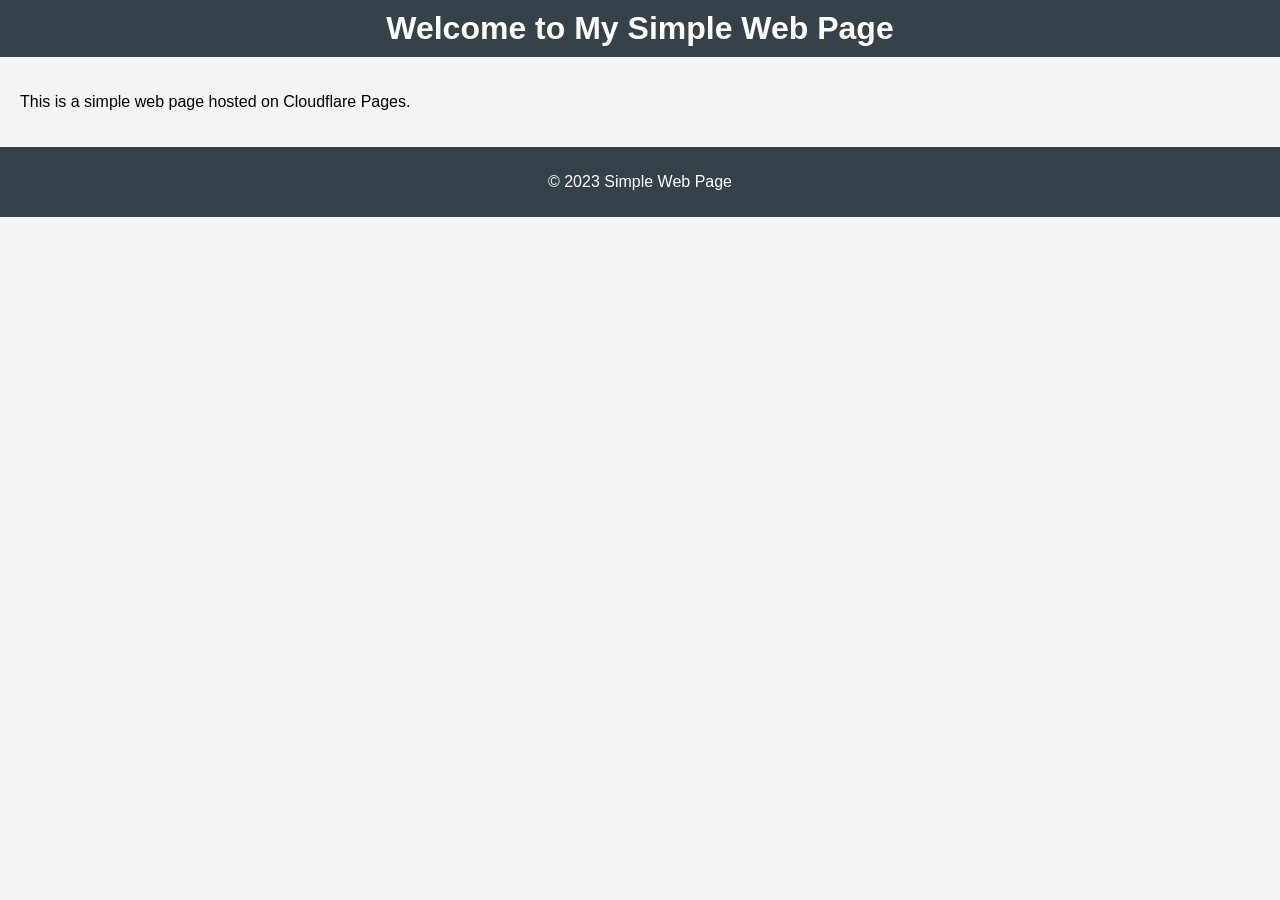
==== src/index.html @ 3c9a5c30 "initial commit" ====
<!DOCTYPE html>
<html lang="en">
<head>
    <meta charset="UTF-8">
    <meta name="viewport" content="width=device-width, initial-scale=1.0">
    <title>Simple Web Page</title>
    <link rel="stylesheet" href="styles/style.css">
</head>
<body>
    <header>
        <h1>Welcome to My Simple Web Page</h1>
    </header>
    <main>
        <p>This is a simple web page hosted on Cloudflare Pages.</p>
    </main>
    <footer>
        <p>&copy; 2023 Simple Web Page</p>
    </footer>
    <script src="scripts/main.js"></script>
</body>
</html>
---- src/styles/style.css ----
body {
    font-family: Arial, sans-serif;
    margin: 0;
    padding: 0;
    background-color: #f4f4f4;
}

header {
    background: #35424a;
    color: #ffffff;
    padding: 10px 0;
    text-align: center;
}

h1 {
    margin: 0;
}

main {
    padding: 20px;
}

footer {
    background: #35424a;
    color: #ffffff;
    text-align: center;
    padding: 10px 0;
    position: relative;
    bottom: 0;
    width: 100%;
}
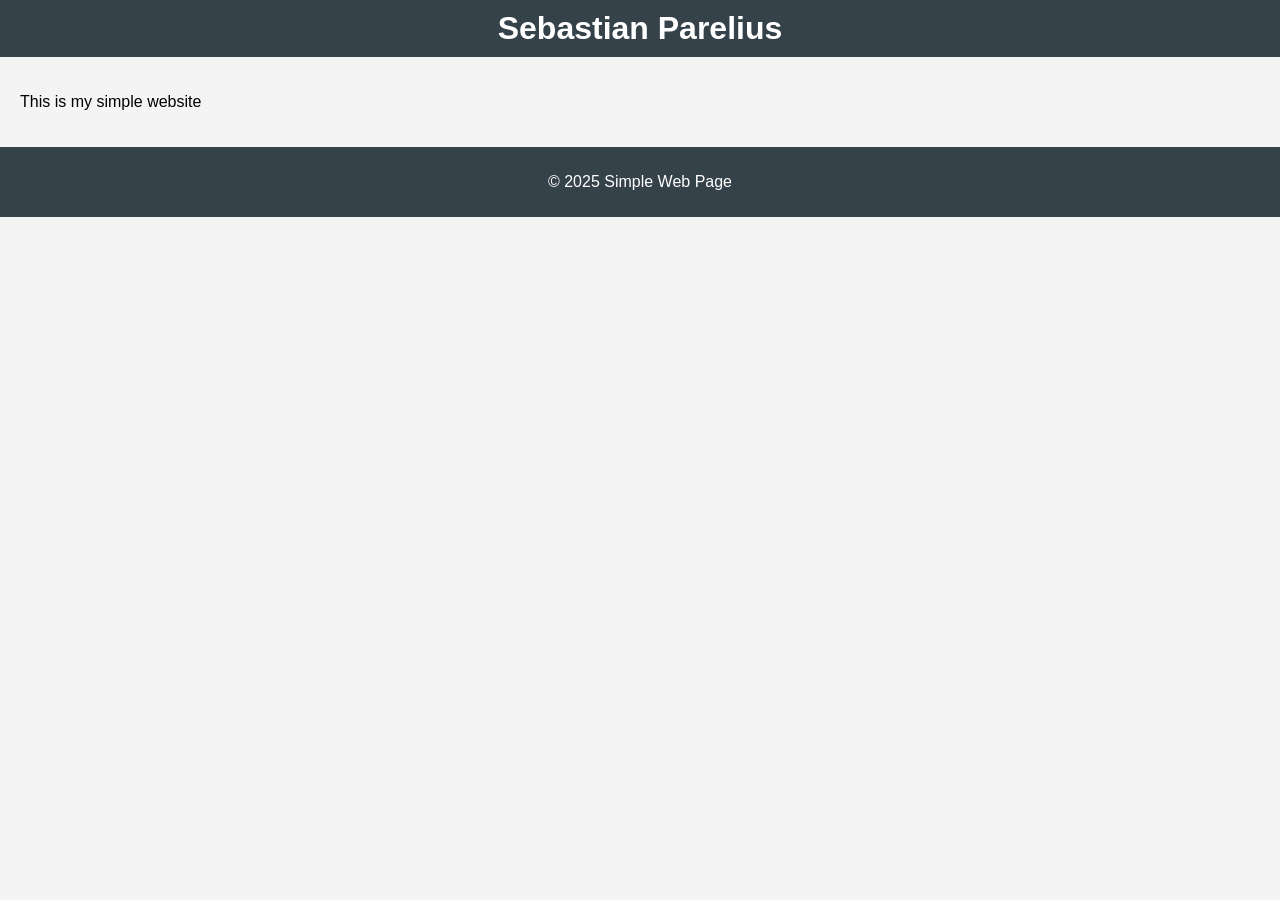
==== commit cad62545: "updated" ====
--- a/src/index.html
+++ b/src/index.html
@@ -3,18 +3,18 @@
 <head>
     <meta charset="UTF-8">
     <meta name="viewport" content="width=device-width, initial-scale=1.0">
-    <title>Simple Web Page</title>
+    <title>Sebastian Parelius</title>
     <link rel="stylesheet" href="styles/style.css">
 </head>
 <body>
     <header>
-        <h1>Welcome to My Simple Web Page</h1>
+        <h1>Sebastian Parelius</h1>
     </header>
     <main>
-        <p>This is a simple web page hosted on Cloudflare Pages.</p>
+        <p>This is my simple website</p>
     </main>
     <footer>
-        <p>&copy; 2023 Simple Web Page</p>
+        <p>&copy; 2025 Simple Web Page</p>
     </footer>
     <script src="scripts/main.js"></script>
 </body>
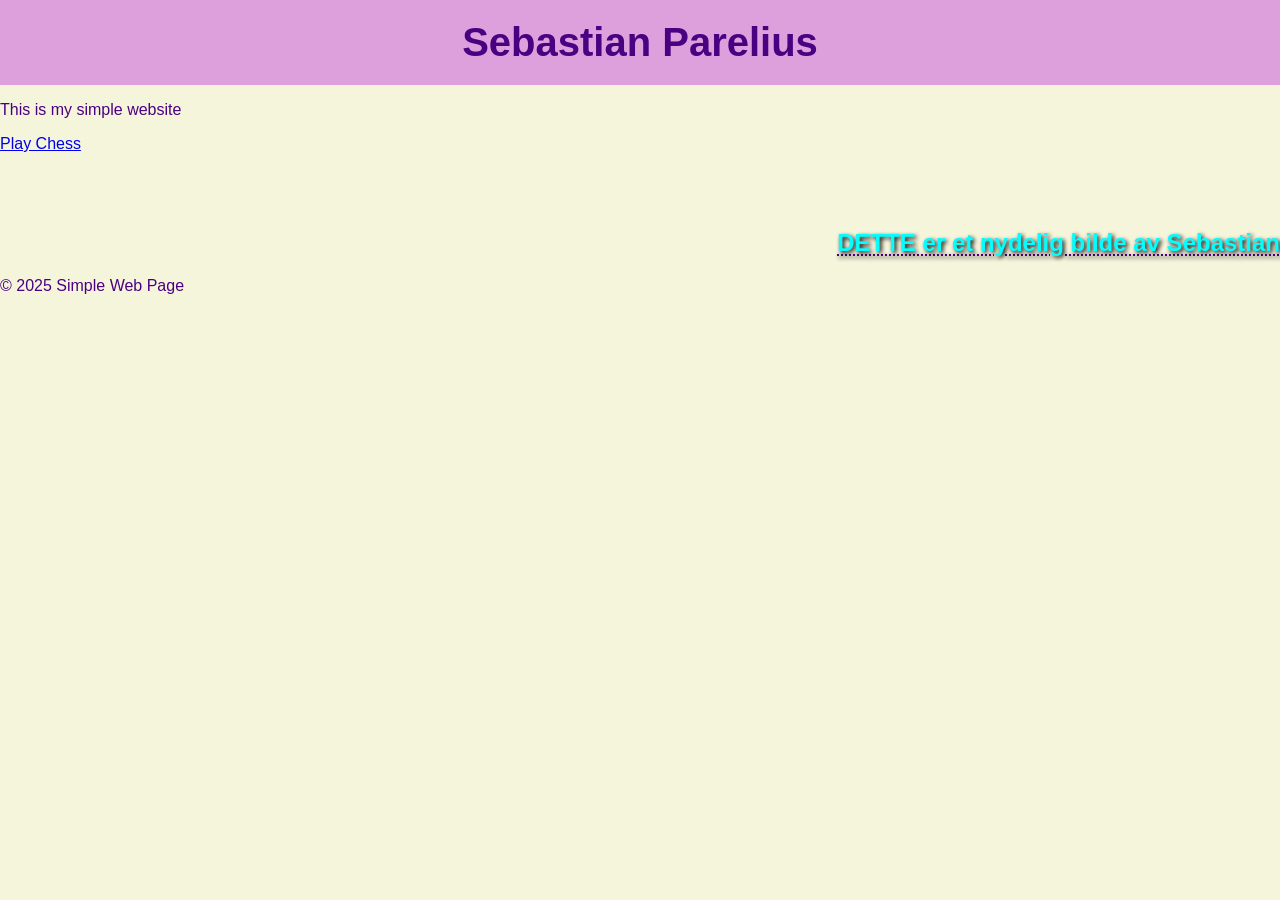
==== commit 92ced192: "ida har det gøy" ====
--- a/src/index.html
+++ b/src/index.html
@@ -12,6 +12,8 @@
     </header>
     <main>
         <p>This is my simple website</p>
+        <p><a href="chess.html">Play Chess</a></p>
+        <h2><br></br>DETTE er et nydelig bilde av Sebastian</h2>
     </main>
     <footer>
         <p>&copy; 2025 Simple Web Page</p>
--- a/src/styles/style.css
+++ b/src/styles/style.css
@@ -1,31 +1,57 @@
 body {
     font-family: Arial, sans-serif;
+    background-color: #f5f5dc; /* Beige background */
+    color: #4b0082; /* Light purple text */
     margin: 0;
     padding: 0;
-    background-color: #f4f4f4;
 }
 
 header {
-    background: #35424a;
-    color: #ffffff;
-    padding: 10px 0;
+    background-color: #dda0dd; /* Light purple background */
+    padding: 20px;
     text-align: center;
+    animation: fadeIn 2s ease-in-out;
 }
 
 h1 {
     margin: 0;
+    font-size: 2.5em;
 }
 
+h2 {
+    font-size: 5 em;
+    color:aqua;
+    text-align: right;
+    text-decoration: dotted underline;
+    text-decoration-color: #4b0082; /* Light purple underline */
+    text-decoration-thickness: 2px;
+    text-underline-offset: 4px;
+    text-shadow: 2px 2px 4px #000000; /* Black shadow */
+    animation: fadeIn 2s ease-in-out;
+
+ 
 main {
     padding: 20px;
+    text-align: center;
+    animation: slideIn 1s ease-in-out;
 }
 
 footer {
-    background: #35424a;
-    color: #ffffff;
+    background-color: #dda0dd; /* Light purple background */
+    padding: 10px;
     text-align: center;
-    padding: 10px 0;
-    position: relative;
+    position: fixed;
+    width: 100%;
     bottom: 0;
-    width: 100%;
+    animation: fadeIn 2s ease-in-out;
+}
+
+@keyframes fadeIn {
+    from { opacity: 0; }
+    to { opacity: 1; }
+}
+
+@keyframes slideIn {
+    from { transform: translateY(20px); opacity: 0; }
+    to { transform: translateY(0); opacity: 1; }
 }
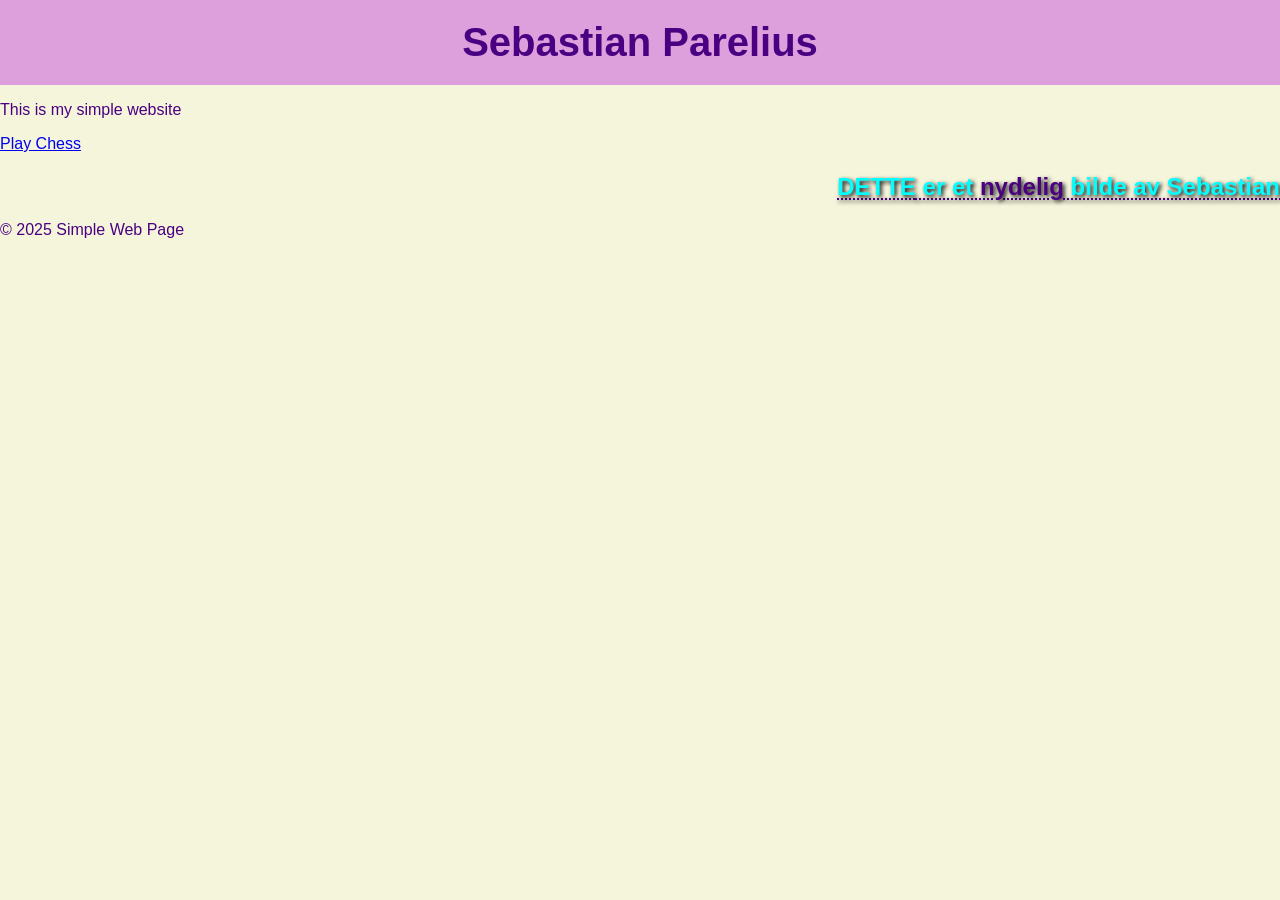
==== commit 5e540716: "Ida har det mer gøy" ====
--- a/src/index.html
+++ b/src/index.html
@@ -13,7 +13,9 @@
     <main>
         <p>This is my simple website</p>
         <p><a href="chess.html">Play Chess</a></p>
-        <h2><br></br>DETTE er et nydelig bilde av Sebastian</h2>
+        <h2>
+            <span class="color1">DETTE</span> er et <span class="color2">nydelig</span> bilde av Sebastian
+        </h2>
     </main>
     <footer>
         <p>&copy; 2025 Simple Web Page</p>
--- a/src/styles/style.css
+++ b/src/styles/style.css
@@ -54,4 +54,12 @@
 @keyframes slideIn {
     from { transform: translateY(20px); opacity: 0; }
     to { transform: translateY(0); opacity: 1; }
+}
+
+.color1 {
+    color: aqua;
+}
+
+.color2 {
+    color: #4b0082; /* Light purple */
 }
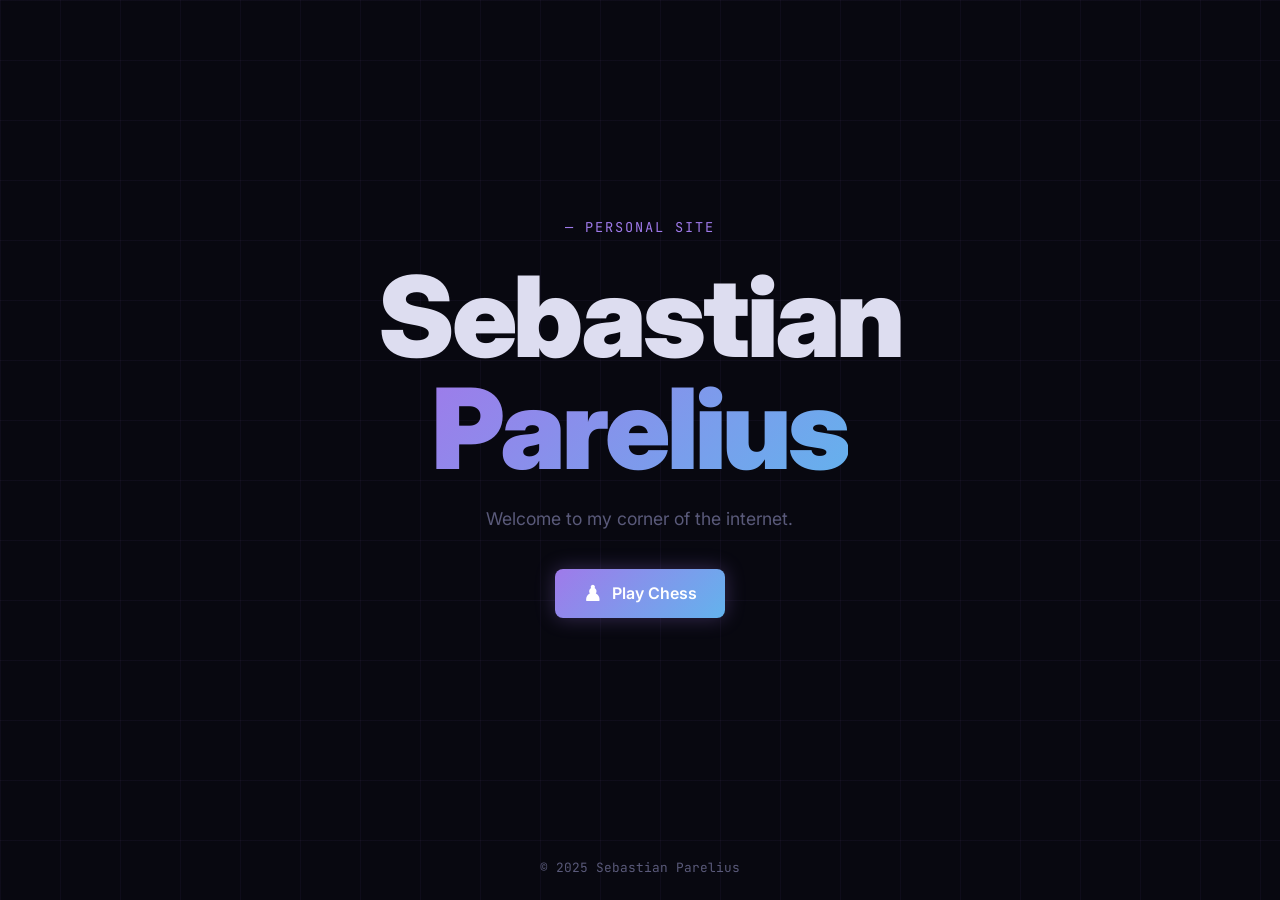
==== commit 82fd7b04: "Redesign site with dark theme and make chess playable - Full dark aesthetic with animated grid backg" ====
--- a/src/index.html
+++ b/src/index.html
@@ -4,22 +4,28 @@
     <meta charset="UTF-8">
     <meta name="viewport" content="width=device-width, initial-scale=1.0">
     <title>Sebastian Parelius</title>
+    <link rel="preconnect" href="https://fonts.googleapis.com">
+    <link rel="preconnect" href="https://fonts.gstatic.com" crossorigin>
+    <link href="https://fonts.googleapis.com/css2?family=Inter:wght@300;400;600;900&family=JetBrains+Mono:wght@400;700&display=swap" rel="stylesheet">
     <link rel="stylesheet" href="styles/style.css">
 </head>
 <body>
-    <header>
-        <h1>Sebastian Parelius</h1>
-    </header>
     <main>
-        <p>This is my simple website</p>
-        <p><a href="chess.html">Play Chess</a></p>
-        <h2>
-            <span class="color1">DETTE</span> er et <span class="color2">nydelig</span> bilde av Sebastian
-        </h2>
+        <div class="hero">
+            <p class="label">— personal site</p>
+            <h1>Sebastian<br><span class="accent">Parelius</span></h1>
+            <p class="tagline">Welcome to my corner of the internet.</p>
+            <div class="links">
+                <a href="chess.html" class="btn">
+                    <span class="btn-icon">♟</span>
+                    Play Chess
+                </a>
+            </div>
+        </div>
     </main>
     <footer>
-        <p>&copy; 2025 Simple Web Page</p>
+        <p>© 2025 Sebastian Parelius</p>
     </footer>
     <script src="scripts/main.js"></script>
 </body>
-</html>+</html>
--- a/src/styles/style.css
+++ b/src/styles/style.css
@@ -1,65 +1,143 @@
-body {
-    font-family: Arial, sans-serif;
-    background-color: #f5f5dc; /* Beige background */
-    color: #4b0082; /* Light purple text */
+@import url('https://fonts.googleapis.com/css2?family=Inter:wght@300;400;600;900&family=JetBrains+Mono:wght@400;700&display=swap');
+
+*, *::before, *::after {
+    box-sizing: border-box;
     margin: 0;
     padding: 0;
 }
 
-header {
-    background-color: #dda0dd; /* Light purple background */
-    padding: 20px;
+:root {
+    --bg: #080810;
+    --surface: #0f0f1a;
+    --border: #1a1a2e;
+    --text: #ddddf0;
+    --muted: #5a5a7a;
+    --accent: #9f7aea;
+    --accent2: #63b3ed;
+    --font: 'Inter', -apple-system, sans-serif;
+    --mono: 'JetBrains Mono', 'Courier New', monospace;
+}
+
+html, body {
+    height: 100%;
+}
+
+body {
+    font-family: var(--font);
+    background-color: var(--bg);
+    color: var(--text);
+    min-height: 100vh;
+    display: flex;
+    flex-direction: column;
+    overflow-x: hidden;
+}
+
+body::before {
+    content: '';
+    position: fixed;
+    inset: 0;
+    background-image:
+        linear-gradient(rgba(159, 122, 234, 0.05) 1px, transparent 1px),
+        linear-gradient(90deg, rgba(159, 122, 234, 0.05) 1px, transparent 1px);
+    background-size: 60px 60px;
+    pointer-events: none;
+    z-index: 0;
+}
+
+main {
+    flex: 1;
+    display: flex;
+    align-items: center;
+    justify-content: center;
+    padding: 2rem;
+    position: relative;
+    z-index: 1;
+}
+
+.hero {
     text-align: center;
-    animation: fadeIn 2s ease-in-out;
+    max-width: 700px;
+}
+
+.label {
+    font-family: var(--mono);
+    font-size: 0.85rem;
+    color: var(--accent);
+    letter-spacing: 0.15em;
+    text-transform: uppercase;
+    margin-bottom: 1.5rem;
+    opacity: 0;
+    animation: fadeUp 0.6s ease forwards 0.2s;
 }
 
 h1 {
-    margin: 0;
-    font-size: 2.5em;
+    font-size: clamp(3.5rem, 10vw, 7rem);
+    font-weight: 900;
+    line-height: 1;
+    letter-spacing: -0.03em;
+    margin-bottom: 1.5rem;
+    opacity: 0;
+    animation: fadeUp 0.6s ease forwards 0.4s;
 }
 
-h2 {
-    font-size: 5 em;
-    color:aqua;
-    text-align: right;
-    text-decoration: dotted underline;
-    text-decoration-color: #4b0082; /* Light purple underline */
-    text-decoration-thickness: 2px;
-    text-underline-offset: 4px;
-    text-shadow: 2px 2px 4px #000000; /* Black shadow */
-    animation: fadeIn 2s ease-in-out;
+h1 .accent {
+    background: linear-gradient(135deg, var(--accent), var(--accent2));
+    -webkit-background-clip: text;
+    -webkit-text-fill-color: transparent;
+    background-clip: text;
+}
 
- 
-main {
-    padding: 20px;
-    text-align: center;
-    animation: slideIn 1s ease-in-out;
+.tagline {
+    font-size: 1.1rem;
+    color: var(--muted);
+    margin-bottom: 2.5rem;
+    opacity: 0;
+    animation: fadeUp 0.6s ease forwards 0.6s;
+}
+
+.links {
+    display: flex;
+    gap: 1rem;
+    justify-content: center;
+    opacity: 0;
+    animation: fadeUp 0.6s ease forwards 0.8s;
+}
+
+.btn {
+    display: inline-flex;
+    align-items: center;
+    gap: 0.6rem;
+    padding: 0.75rem 1.75rem;
+    background: linear-gradient(135deg, var(--accent), var(--accent2));
+    color: #fff;
+    text-decoration: none;
+    border-radius: 8px;
+    font-weight: 600;
+    font-size: 1rem;
+    transition: transform 0.2s, box-shadow 0.2s;
+    box-shadow: 0 0 20px rgba(159, 122, 234, 0.3);
+}
+
+.btn:hover {
+    transform: translateY(-2px);
+    box-shadow: 0 0 35px rgba(159, 122, 234, 0.55);
+}
+
+.btn-icon {
+    font-size: 1.3rem;
 }
 
 footer {
-    background-color: #dda0dd; /* Light purple background */
-    padding: 10px;
     text-align: center;
-    position: fixed;
-    width: 100%;
-    bottom: 0;
-    animation: fadeIn 2s ease-in-out;
+    padding: 1.5rem;
+    font-family: var(--mono);
+    font-size: 0.8rem;
+    color: var(--muted);
+    position: relative;
+    z-index: 1;
 }
 
-@keyframes fadeIn {
-    from { opacity: 0; }
-    to { opacity: 1; }
+@keyframes fadeUp {
+    from { opacity: 0; transform: translateY(20px); }
+    to   { opacity: 1; transform: translateY(0); }
 }
-
-@keyframes slideIn {
-    from { transform: translateY(20px); opacity: 0; }
-    to { transform: translateY(0); opacity: 1; }
-}
-
-.color1 {
-    color: aqua;
-}
-
-.color2 {
-    color: #4b0082; /* Light purple */
-}
